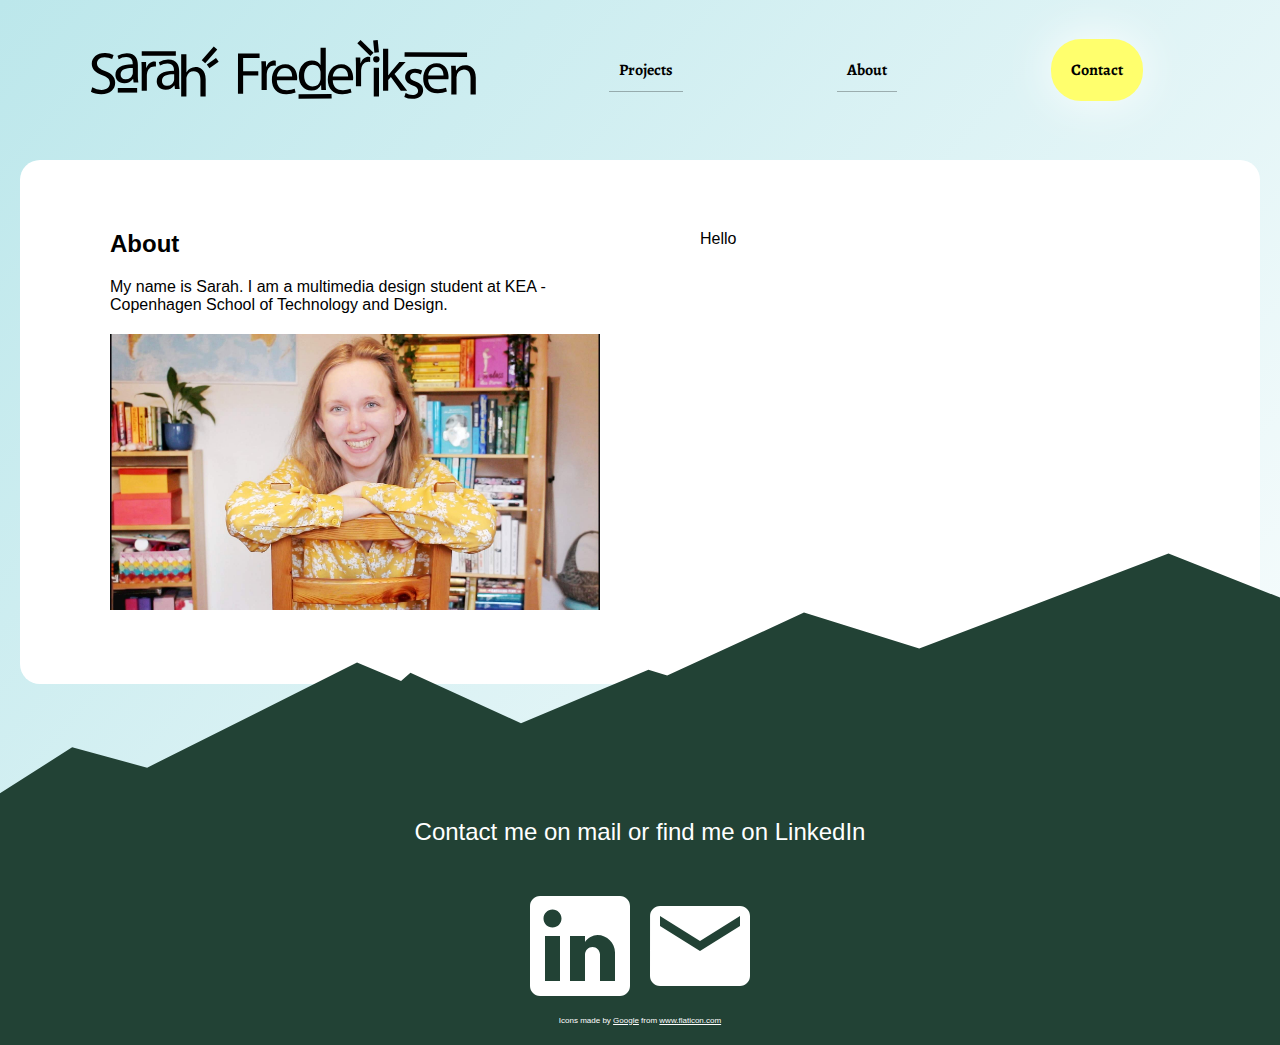
==== about/index.html @ 25525641 "blue sky clouds version" ====
<!DOCTYPE html>
<html lang="en">
  <head>
    <meta charset="UTF-8" />
    <meta http-equiv="X-UA-Compatible" content="IE=edge" />
    <meta name="viewport" content="width=device-width, initial-scale=1.0" />
    <title>About</title>
    <link rel="preconnect" href="https://fonts.gstatic.com" />
    <link
      href="https://fonts.googleapis.com/css2?family=Alegreya:ital,wght@0,500;0,700;1,400&display=swap"
      rel="stylesheet"
    />
    <link rel="stylesheet" href="../assets/css/style.css" />
    <style>
      body {
        background: rgb(141, 222, 224);
        background: linear-gradient(
          132deg,
          rgba(141, 222, 224, 1) 0%,
          rgba(255, 255, 255, 1) 100%
        );
        color: black;
      }

      main {
        display: grid;
        grid-template-columns: 50% 50%;
        grid-gap: 20px;
        margin: 20px;
        padding: 50px;
        background-color: white;
        border-radius: 20px;
      }
      h2,
      p {
        padding-bottom: 20px;
      }
      main div {
        grid-column: 1/3;
      }
      main div + div {
        grid-column: 1/3;
      }
      #mountains {
        margin-top: -200px;
        height: 300px;
        width: 100%;
      }
      @media only screen and (min-width: 600px) {
        main div {
          grid-column: 1/2;
          padding: 20px 40px;
        }
        main div + div {
          grid-column: 2/3;
        }
      }
    </style>
  </head>
  <body>
    <header>
      <div class="container">
        <div class="container">
          <nav>
            <div id="logo">
              <a href="../index.html">
                <svg
                  data-name="Layer 1"
                  xmlns="http://www.w3.org/2000/svg"
                  viewBox="0 0 434 72"
                >
                  <g>
                    <g fill="black">
                      <path
                        d="M38.18,51.76c0,6.7-5,12.51-15.22,12.51-4.19,0-8.77-1.23-11.09-2.78l1.42-4.7a19.94,19.94,0,0,0,10.06,2.83c5.74,0,9.09-3,9.09-7.41,0-4.06-2.32-6.39-8.19-8.64-7.09-2.52-11.48-6.19-11.48-12.32,0-6.77,5.61-11.8,14.06-11.8a19.73,19.73,0,0,1,9.61,2.13l-1.55,4.58a17.23,17.23,0,0,0-8.26-2.07c-5.93,0-8.18,3.55-8.18,6.52,0,4.06,2.64,6.06,8.64,8.38C34.44,41.83,38.18,45.37,38.18,51.76Z"
                      />
                      <path
                        d="M58.13,51.62l-.45-3.93h-.19A11.63,11.63,0,0,1,48,52.33c-6.32,0-9.55-4.45-9.55-9,0-7.55,6.71-11.67,18.77-11.61v-.64c0-2.58-.71-7.23-7.1-7.23A15.61,15.61,0,0,0,42,26.21l-1.29-3.73A19.34,19.34,0,0,1,50.91,19.7c9.55,0,11.87,6.51,11.87,12.77V44.14a44.71,44.71,0,0,0,.51,7.48Zm-.84-15.93c-6.19-.13-13.21,1-13.21,7a5,5,0,0,0,5.35,5.42A7.76,7.76,0,0,0,57,42.92a5.75,5.75,0,0,0,.32-1.81Z"
                      />
                      <path
                        d="M66.93,39.15c0-3.68-.06-6.84-.25-9.74h5l.19,6.13h.26c1.42-4.19,4.84-6.84,8.64-6.84a6.14,6.14,0,0,1,1.62.2v5.35a8.57,8.57,0,0,0-1.94-.2c-4,0-6.83,3-7.61,7.29A15.84,15.84,0,0,0,72.54,44V60.62H66.93Z"
                      />
                      <path
                        d="M103,58.62l-.45-3.93h-.19a11.63,11.63,0,0,1-9.55,4.64c-6.32,0-9.54-4.45-9.54-9C83.25,42.82,90,38.7,102,38.76v-.64c0-2.58-.71-7.23-7.09-7.23a15.61,15.61,0,0,0-8.12,2.32l-1.29-3.73A19.31,19.31,0,0,1,95.76,26.7c9.54,0,11.86,6.51,11.86,12.77V51.14a43.6,43.6,0,0,0,.52,7.48Zm-.84-15.93c-6.19-.13-13.22,1-13.22,7a5,5,0,0,0,5.36,5.42,7.76,7.76,0,0,0,7.54-5.22,6.05,6.05,0,0,0,.32-1.81Z"
                      />
                      <path
                        d="M109.78,20.84h5.68V40.31h.12a10.65,10.65,0,0,1,4.07-4,11.71,11.71,0,0,1,5.8-1.61c4.19,0,10.9,2.58,10.9,13.35V66.62h-5.68V48.7c0-5-1.87-9.29-7.22-9.29a8.17,8.17,0,0,0-7.61,5.67,7,7,0,0,0-.38,2.71V66.62h-5.68Z"
                      />
                      <path
                        d="M171.43,20.16h23.41v4.71H177V39.31h16.45V44H177V63.62h-5.61Z"
                      />
                      <path
                        d="M197,38.15c0-3.68-.06-6.84-.26-9.74h5l.19,6.13h.26c1.42-4.19,4.83-6.84,8.64-6.84a6.06,6.06,0,0,1,1.61.2v5.35a8.42,8.42,0,0,0-1.93-.2c-4,0-6.84,3-7.61,7.29a15.84,15.84,0,0,0-.26,2.64V59.62H197Z"
                      />
                      <path
                        d="M213.57,49.05c.13,7.67,5,10.83,10.71,10.83a20.58,20.58,0,0,0,8.64-1.61l1,4.06a25.24,25.24,0,0,1-10.38,1.94c-9.61,0-15.34-6.32-15.34-15.74S213.7,31.7,222.79,31.7c10.19,0,12.9,9,12.9,14.7a22.63,22.63,0,0,1-.19,2.65ZM230.21,45c.06-3.62-1.48-9.23-7.87-9.23-5.74,0-8.25,5.29-8.7,9.23Z"
                      />
                      <path
                        d="M266.67,13.84V51.56c0,2.77.07,5.93.26,8.06h-5.09l-.26-5.41h-.13a11.54,11.54,0,0,1-10.64,6.12c-7.54,0-13.35-6.38-13.35-15.86-.06-10.38,6.39-16.77,14-16.77,4.77,0,8,2.26,9.41,4.77H261V13.84ZM261,41.11a9.7,9.7,0,0,0-.26-2.38,8.35,8.35,0,0,0-8.19-6.58c-5.87,0-9.35,5.16-9.35,12.06,0,6.32,3.1,11.54,9.22,11.54A8.52,8.52,0,0,0,260.74,49a9.55,9.55,0,0,0,.26-2.45Z"
                      />
                      <path
                        d="M274.25,49.05c.13,7.67,5,10.83,10.7,10.83a20.51,20.51,0,0,0,8.64-1.61l1,4.06a25.28,25.28,0,0,1-10.38,1.94c-9.61,0-15.35-6.32-15.35-15.74s5.55-16.83,14.64-16.83c10.19,0,12.9,9,12.9,14.7a20.23,20.23,0,0,1-.2,2.65ZM290.89,45c.06-3.62-1.49-9.23-7.87-9.23-5.74,0-8.25,5.29-8.71,9.23Z"
                      />
                      <path
                        d="M299.4,34.15c0-3.68-.07-6.84-.26-9.74h5l.2,6.13h.26c1.41-4.19,4.83-6.84,8.64-6.84a6.11,6.11,0,0,1,1.61.2v5.35a8.45,8.45,0,0,0-1.94-.2c-4,0-6.83,3-7.61,7.29A17,17,0,0,0,305,39V55.62H299.4Z"
                      />
                      <path
                        d="M325.06,26.64a3.52,3.52,0,0,1-7,0,3.46,3.46,0,0,1,3.55-3.54A3.36,3.36,0,0,1,325.06,26.64Zm-6.32,40V35.41h5.68V66.62Z"
                      />
                      <path
                        d="M334.44,43.73h.13c.77-1.1,1.87-2.45,2.77-3.55l9.16-10.77h6.83L341.28,42.24,355,60.62h-6.9l-10.77-15-2.9,3.23V60.62h-5.61V14.84h5.61Z"
                      />
                      <path
                        d="M353.3,62.82a14.94,14.94,0,0,0,7.48,2.26c4.13,0,6.06-2.07,6.06-4.65s-1.61-4.19-5.8-5.74c-5.61-2-8.25-5.09-8.25-8.83,0-5,4.06-9.16,10.76-9.16a15.51,15.51,0,0,1,7.68,1.94l-1.42,4.12a12.2,12.2,0,0,0-6.39-1.8c-3.35,0-5.22,1.93-5.22,4.25,0,2.58,1.87,3.74,5.93,5.29,5.42,2.06,8.19,4.77,8.19,9.42,0,5.48-4.25,9.35-11.67,9.35a17.78,17.78,0,0,1-8.77-2.13Z"
                      />
                      <path
                        d="M377.77,48.05c.13,7.67,5,10.83,10.71,10.83a20.58,20.58,0,0,0,8.64-1.61l1,4.06a25.28,25.28,0,0,1-10.38,1.94c-9.61,0-15.35-6.32-15.35-15.74S377.9,30.7,387,30.7c10.19,0,12.9,9,12.9,14.7a22.63,22.63,0,0,1-.19,2.65ZM394.41,44c.06-3.62-1.49-9.23-7.87-9.23-5.74,0-8.25,5.29-8.7,9.23Z"
                      />
                      <path
                        d="M402.92,41.86c0-3.23-.07-5.87-.26-8.45h5l.32,5.16h.13a11.48,11.48,0,0,1,10.32-5.87c4.32,0,11,2.58,11,13.29V64.62h-5.68v-18c0-5-1.87-9.22-7.22-9.22a8.33,8.33,0,0,0-8,8.45V64.62h-5.67Z"
                      />
                    </g>
                    <line
                      x1="41"
                      y1="60"
                      x2="62"
                      y2="60"
                      stroke="#000"
                      stroke-miterlimit="10"
                      stroke-width="5"
                    />
                    <line
                      x1="67"
                      y1="20"
                      x2="104"
                      y2="20"
                      stroke="#000"
                      stroke-miterlimit="10"
                      stroke-width="5"
                    />
                    <line
                      x1="134"
                      y1="29"
                      x2="147"
                      y2="14"
                      stroke="#000"
                      stroke-miterlimit="10"
                      stroke-width="5"
                    />
                    <line
                      x1="139"
                      y1="34"
                      x2="149"
                      y2="27"
                      stroke="#000"
                      stroke-miterlimit="10"
                      stroke-width="5"
                    />
                    <line
                      x1="316.77"
                      y1="21.03"
                      x2="302.66"
                      y2="7.07"
                      stroke="#000"
                      stroke-miterlimit="10"
                      stroke-width="5"
                    />
                    <line
                      x1="321.91"
                      y1="18.93"
                      x2="320.55"
                      y2="5.65"
                      stroke="#000"
                      stroke-miterlimit="10"
                      stroke-width="5"
                    />
                    <line
                      x1="352.2"
                      y1="21.13"
                      x2="420"
                      y2="21.5"
                      stroke="#000"
                      stroke-miterlimit="10"
                      stroke-width="5"
                    />
                    <line
                      x1="237.14"
                      y1="66.71"
                      x2="273"
                      y2="66.5"
                      stroke="#000"
                      stroke-miterlimit="10"
                      stroke-width="5"
                    />
                  </g>
                </svg>
              </a>
            </div>
            <ul>
              <div id="burgermenu">=</div>
              <div id="burgerhidden" class="hidden">
                <a href="../projects/">Projects</a>
                <a href="#">About</a>
                <a href="../contact/">Contact</a>
              </div>
            </ul>
          </nav>
        </div>
      </div>
    </header>
    <main>
      <div>
        <h2>About</h2>
        <p>
          My name is Sarah. I am a multimedia design student at KEA - Copenhagen
          School of Technology and Design.
        </p>
        <img src="../assets/images/sarah-profile.jpeg" alt="" />
      </div>
      <div>
        <p>Hello</p>
      </div>
    </main>
    <svg
      id="mountains"
      data-name="Layer 1"
      xmlns="http://www.w3.org/2000/svg"
      viewBox="0 0 1366 768"
      preserveAspectRatio="none"
    >
      <polygon
        points="-11 757 77 623 157 675 381 406 428 453 438 432 556 561 692 424 712 439 858 278 981 370 1247 127 1394 266 1401 816 -16 809 -11 757"
        fill="var(--dark-color)"
      />
    </svg>
    <footer>
      <div class="container">
        <p>Contact me on mail or find me on LinkedIn</p>
        <nav class="some">
          <a href="https://www.linkedin.com/in/sarah-frederiksen/">
            <svg
              version="1.1"
              id="Capa_1"
              xmlns="http://www.w3.org/2000/svg"
              xmlns:xlink="http://www.w3.org/1999/xlink"
              x="0px"
              y="0px"
              width="510px"
              height="510px"
              viewBox="0 0 510 510"
              style="enable-background: new 0 0 510 510"
              xml:space="preserve"
            >
              <g>
                <g id="post-linkedin">
                  <path
                    d="M459,0H51C22.95,0,0,22.95,0,51v408c0,28.05,22.95,51,51,51h408c28.05,0,51-22.95,51-51V51C510,22.95,487.05,0,459,0z
               M153,433.5H76.5V204H153V433.5z M114.75,160.65c-25.5,0-45.9-20.4-45.9-45.9s20.4-45.9,45.9-45.9s45.9,20.4,45.9,45.9
              S140.25,160.65,114.75,160.65z M433.5,433.5H357V298.35c0-20.399-17.85-38.25-38.25-38.25s-38.25,17.851-38.25,38.25V433.5H204
              V204h76.5v30.6c12.75-20.4,40.8-35.7,63.75-35.7c48.45,0,89.25,40.8,89.25,89.25V433.5z"
                  />
                </g>
              </g>
            </svg>
          </a>
          <a href="mailto:sarahifrederiksen@gmail.com">
            <svg
              version="1.1"
              id="Capa_1"
              xmlns="http://www.w3.org/2000/svg"
              xmlns:xlink="http://www.w3.org/1999/xlink"
              x="0px"
              y="0px"
              viewBox="0 0 426.667 426.667"
              style="enable-background: new 0 0 426.667 426.667"
              xml:space="preserve"
            >
              <g>
                <g>
                  <path
                    d="M384,42.667H42.667c-23.573,0-42.453,19.093-42.453,42.667L0,341.333C0,364.907,19.093,384,42.667,384H384
              c23.573,0,42.667-19.093,42.667-42.667v-256C426.667,61.76,407.573,42.667,384,42.667z M384,128L213.333,234.667L42.667,128
              V85.333L213.333,192L384,85.333V128z"
                  />
                </g>
              </g>
            </svg>
          </a>
        </nav>
        <div style="font-size: 0.5rem; color: white">
          Icons made by
          <a
            style="color: white"
            href="https://www.flaticon.com/authors/google"
            title="Google"
            >Google</a
          >
          from
          <a
            style="color: white"
            href="https://www.flaticon.com/"
            title="Flaticon"
            >www.flaticon.com</a
          >
        </div>
      </div>
    </footer>
    <script src="../assets/scripts/script.js"></script>
    <script src="../assets/scripts/menu.js"></script>
  </body>
</html>
---- assets/css/style.css ----
* {
  margin: 0;
  padding: 0;
  box-sizing: border-box;
}

:root {
  --light-background: rgb(235 251 242);
  --lightteal: rgb(135 199 174);
  --lightgreen: #81bd90;
  --mediumgreen: rgb(92 167 144);
  --darkgreen: rgb(54 119 93);
  --dark-color: rgb(34, 66, 53);
  font-family: Arial, Helvetica, sans-serif;
  --sky-blue: rgb(141, 222, 224);
  --dark-gray: rgb(49, 49, 49);
}

.hidden {
  display: none !important;
}

img {
  width: 100%;
}
body {
  background: linear-gradient(
    132deg,
    #bce7eb 0%,
    rgba(255, 255, 255, 1) 100%
  ) !important;
}
/* HEADER AND NAVIGATION */
header {
  background-color: var(--sky-blue);
}
#burgermenu {
  font-size: 2rem;
  cursor: pointer;
}
#burgerhidden {
  width: 100%;
  display: flex;
  flex-direction: column;
}

#logo {
  display: flex;
  align-content: center;
  transition: opacity 1s, transform 2s;
  padding: 5px;
  flex-grow: 1;
  flex-basis: 40%;
}
#logo a {
  width: 100%;
}
nav {
  display: flex;
  padding: 20px 10px;
  flex-direction: row;
  justify-content: space-between;
  text-decoration: none;
}
nav ul {
  flex-grow: 2;
  flex-basis: 60%;
  align-content: flex-end;
  text-align: end;
  padding: 0 10px;
}

nav ul a {
  padding: 10px;
  text-decoration: none;
  color: black;
  font-family: "Alegreya", serif;
  font-weight: bold;
  background-color: rgba(255, 255, 255, 0.404);
  border-bottom: 1px solid rgba(0, 0, 0, 0.281);
}

/* FOOTER */
footer {
  background-color: var(--dark-color);
  padding: 20px;
  margin-top: -10px;
  font-size: 1.5rem;
  color: white;
  text-align: center;
}
footer nav {
  height: 150px;
  display: flex;
  flex-direction: row;
  justify-content: center;
}
#logo:hover {
  opacity: 0.8;
  transform: scale(1.2);
}
header nav a {
  transition: opacity 1s, transform 1s;
}
header nav a:hover {
  opacity: 0.8;
  transform: scale(1.2);
}
footer nav a {
  padding: 10px;
  transition: opacity 0.5s, transform 0.5s;
}
footer nav a:hover {
  transform-origin: left;
  opacity: 0.8;
  transform: translate(0px, -10px);
}
/* SOME */
.some a svg {
  width: 100px;
  height: 100px;
  fill: white;
}

#logo:hover line {
  transition: transform 2s;
  transform: scale(1.02);
  transform-origin: center;
}

@media only screen and (min-width: 600px) {
  /************BUGERMENU BLIVER NORMAL MENU*****/
  header {
    display: flex;
    flex-direction: row;
    justify-content: space-between;
    max-width: 1200px;
    margin: 0 auto;
    background-color: rgba(255, 255, 255, 0);
  }
  header div {
    width: 100%;
  }
  #burgerhidden,
  #burgerhidden.hidden {
    order: 1;
    display: flex !important;
    flex-direction: row;
    justify-content: space-around;
    height: 100px;
    align-items: center;
  }

  #burgermenu {
    display: none;
  }

  #logo {
    order: -1;
    padding: 0 30px;
    align-self: center;
  }
  #logo a {
    width: 35vw;
    max-width: 400px;
  }
  nav ul a {
    background-color: rgba(255, 255, 255, 0);
  }
  nav ul a:last-child {
    background-color: #ffff6d;
    border-radius: 30px;
    border: 10px solid #ffff6d;
    box-shadow: 0 0 50px white;
  }
}
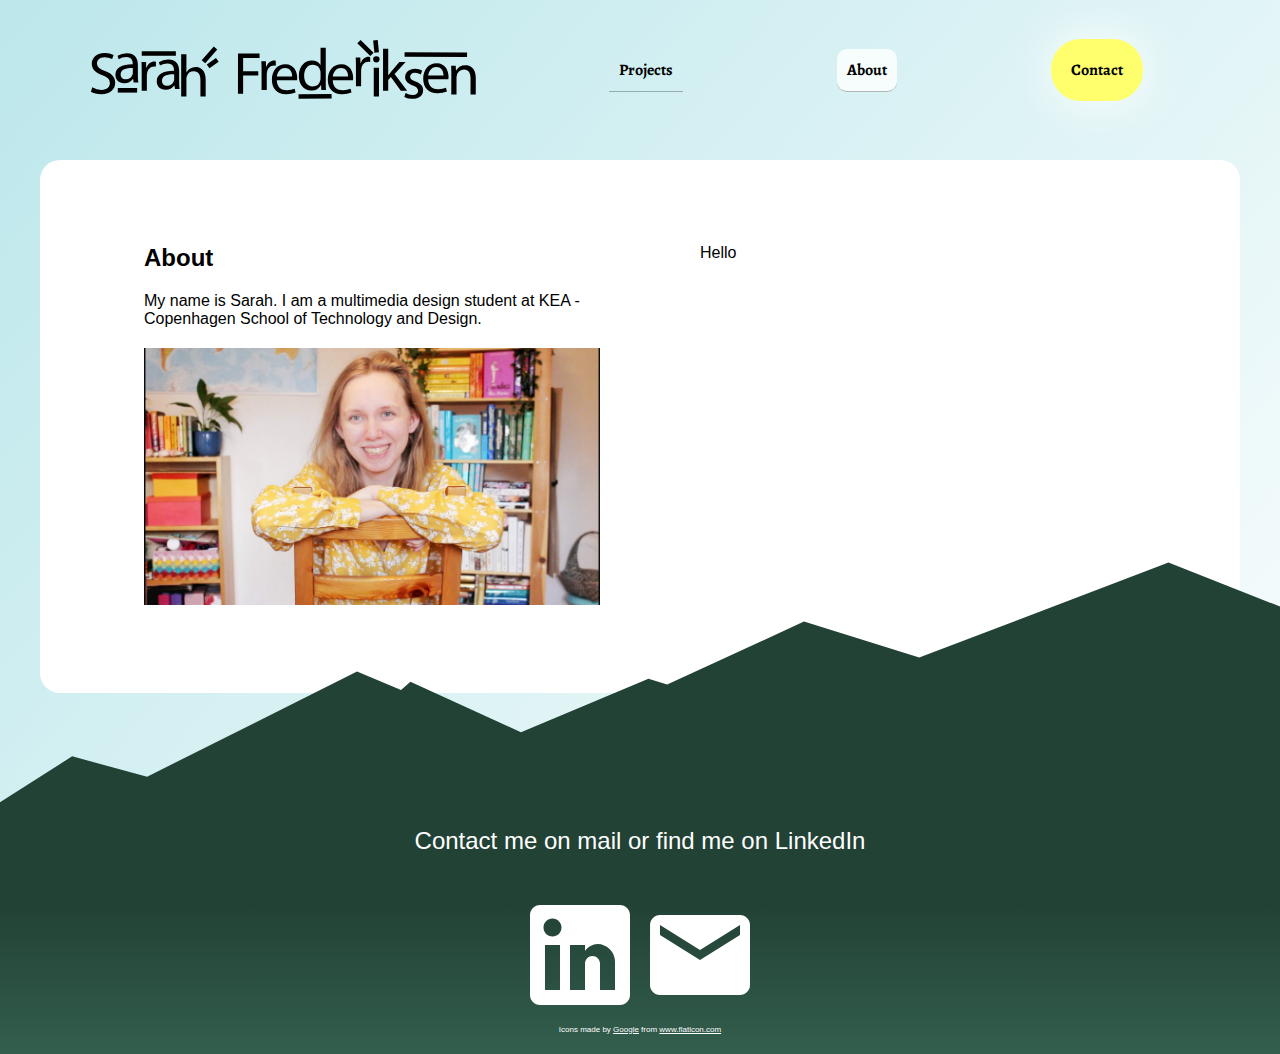
==== commit fbe1d016: "blue sky w animations and projects working" ====
--- a/about/index.html
+++ b/about/index.html
@@ -26,10 +26,11 @@
         display: grid;
         grid-template-columns: 50% 50%;
         grid-gap: 20px;
-        margin: 20px;
-        padding: 50px;
+        margin: 20px auto;
+        padding: clamp(5%, 40px, 10%);
         background-color: white;
         border-radius: 20px;
+        max-width: 1200px;
       }
       h2,
       p {
@@ -200,7 +201,7 @@
               <div id="burgermenu">=</div>
               <div id="burgerhidden" class="hidden">
                 <a href="../projects/">Projects</a>
-                <a href="#">About</a>
+                <a href="#" class="chosen">About</a>
                 <a href="../contact/">Contact</a>
               </div>
             </ul>
--- a/assets/css/style.css
+++ b/assets/css/style.css
@@ -16,6 +16,21 @@
   --dark-gray: rgb(49, 49, 49);
 }
 
+body {
+  animation: fadeInAnimation ease 1s;
+  animation-iteration-count: 1;
+  animation-fill-mode: forwards;
+}
+
+@keyframes fadeInAnimation {
+  0% {
+    opacity: 0.5;
+  }
+  100% {
+    opacity: 1;
+  }
+}
+
 .hidden {
   display: none !important;
 }
@@ -34,6 +49,11 @@
 header {
   background-color: var(--sky-blue);
 }
+
+header .chosen {
+  border-radius: 10px;
+  background-color: rgba(255, 255, 255, 0.795);
+}
 #burgermenu {
   font-size: 2rem;
   cursor: pointer;
@@ -76,7 +96,6 @@
   color: black;
   font-family: "Alegreya", serif;
   font-weight: bold;
-  background-color: rgba(255, 255, 255, 0.404);
   border-bottom: 1px solid rgba(0, 0, 0, 0.281);
 }
 
@@ -88,6 +107,11 @@
   font-size: 1.5rem;
   color: white;
   text-align: center;
+  background: linear-gradient(
+    180deg,
+    var(--dark-color) 40%,
+    rgb(51 94 77) 100%
+  );
 }
 footer nav {
   height: 150px;
@@ -137,6 +161,17 @@
     max-width: 1200px;
     margin: 0 auto;
     background-color: rgba(255, 255, 255, 0);
+    animation: fromleftHeader 1s ease-in-out 1;
+  }
+  @keyframes fromleftHeader {
+    0% {
+      opacity: 0.5;
+      transform: translate(-10%, 0%);
+    }
+    100% {
+      opacity: 1;
+      transform: translate(0, 0);
+    }
   }
   header div {
     width: 100%;
@@ -172,5 +207,17 @@
     border-radius: 30px;
     border: 10px solid #ffff6d;
     box-shadow: 0 0 50px white;
-  }
-}
+    animation: contact-kf 4s ease-in-out infinite;
+  }
+  @keyframes contact-kf {
+    0% {
+      transform: scale(1);
+    }
+    50% {
+      transform: scale(1.15);
+    }
+    0% {
+      transform: scale(1);
+    }
+  }
+}
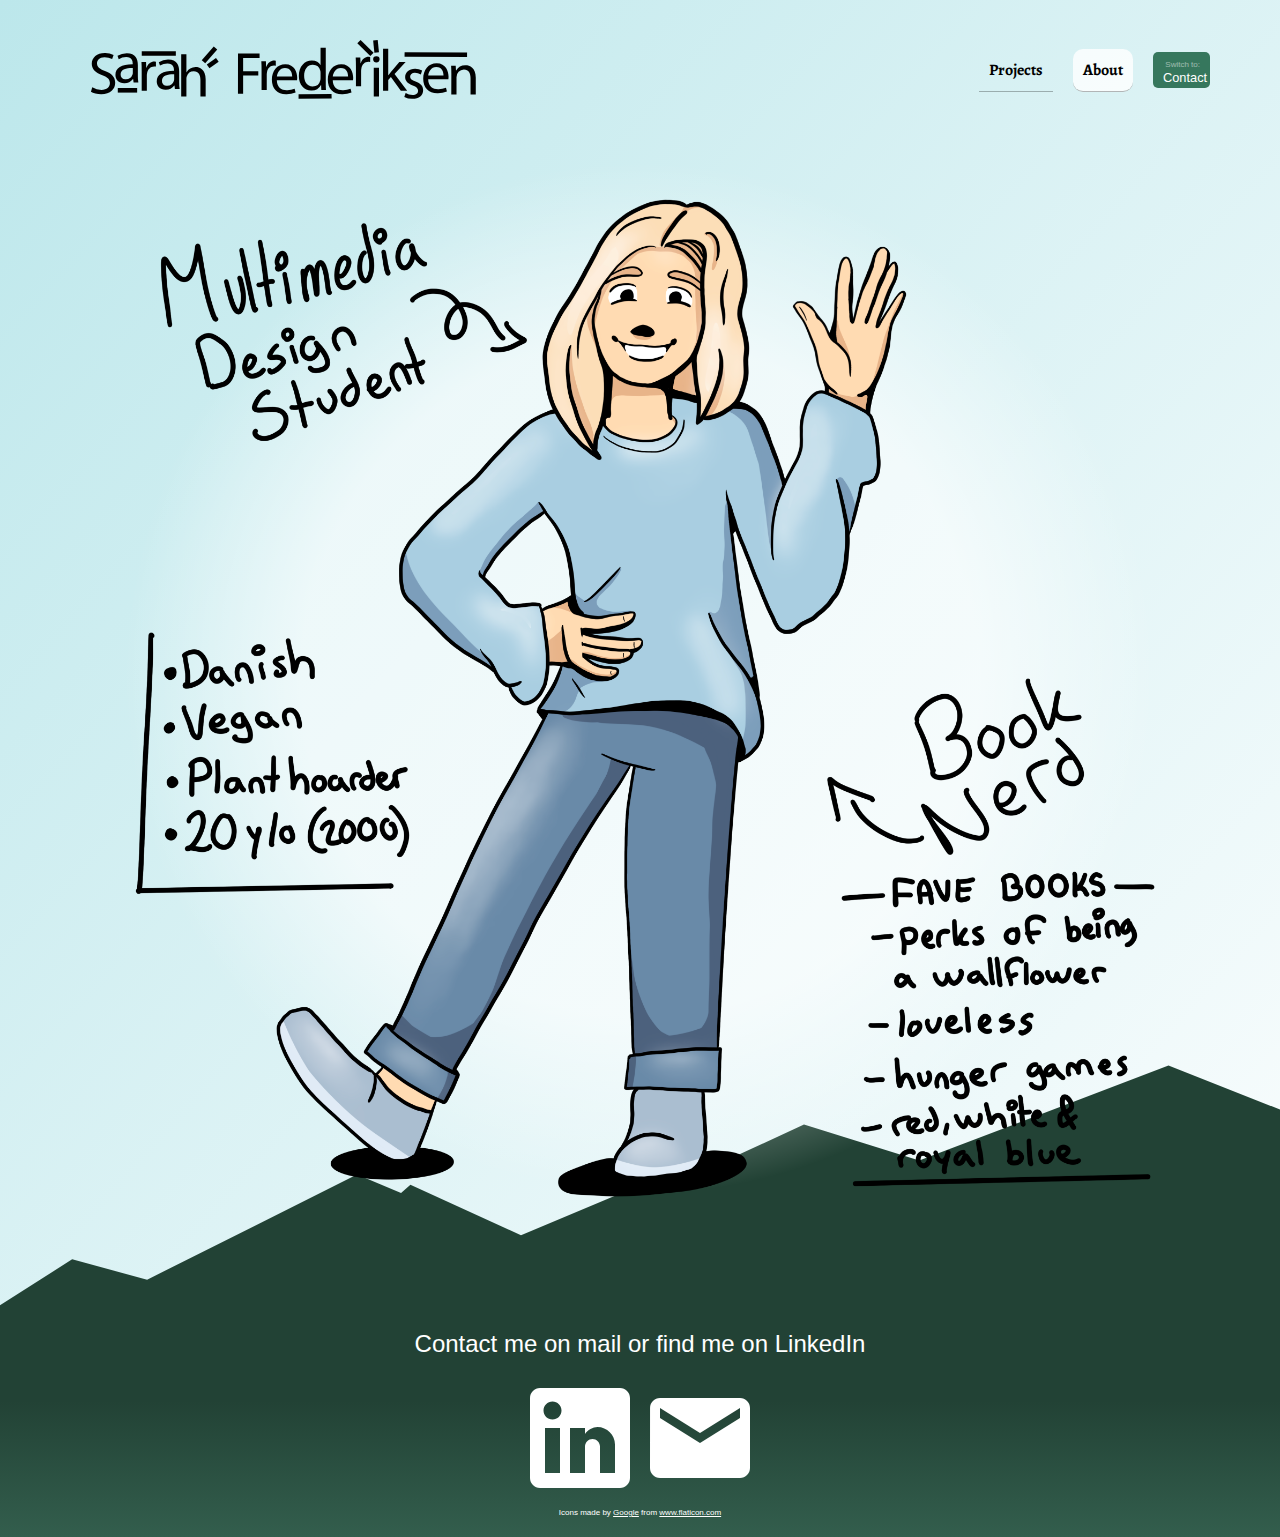
==== commit 753840c4: "start makeing language change work" ====
--- a/about/index.html
+++ b/about/index.html
@@ -23,30 +23,57 @@
       }
 
       main {
-        display: grid;
-        grid-template-columns: 50% 50%;
         grid-gap: 20px;
-        margin: 20px auto;
-        padding: clamp(5%, 40px, 10%);
-        background-color: white;
+        margin: 0 auto;
+        padding: 0 clamp(5%, 40px, 10%);
+        /* background-color: white; */
+        background: radial-gradient(
+          circle,
+          rgb(255 255 255 / 62%) 42%,
+          rgba(255, 255, 255, 0) 64%
+        );
         border-radius: 20px;
         max-width: 1200px;
-      }
-      h2,
-      p {
-        padding-bottom: 20px;
-      }
-      main div {
-        grid-column: 1/3;
-      }
-      main div + div {
-        grid-column: 1/3;
+        display: flex;
+        flex-direction: column;
+        z-index: 2;
+      }
+      h2 {
+        padding: 20px;
+        font-size: clamp(1rem, 5%, 1.2rem);
+        background-color: var(--darkgreen);
+        border-radius: 20px;
+      }
+      .info:nth-of-type(1) {
+        grid-column: 4/5;
+        grid-row: 1/2;
+        color: white;
+      }
+      #about-container {
+        display: grid;
+        grid-template-columns: auto auto auto auto;
+        grid-template-rows: 25% 25% 25% 25%;
+      }
+      #sarah-pic,
+      #sarah-pic + div {
+        width: 100%;
+        grid-column: 1/5;
+        grid-row: 1/5;
       }
       #mountains {
         margin-top: -200px;
         height: 300px;
         width: 100%;
-      }
+        position: relative;
+        z-index: -1;
+      }
+      /* main div {
+        grid-column: 1/3;
+      }
+      main div + div {
+        grid-column: 1/3;
+      }
+      
       @media only screen and (min-width: 600px) {
         main div {
           grid-column: 1/2;
@@ -55,7 +82,7 @@
         main div + div {
           grid-column: 2/3;
         }
-      }
+      } */
     </style>
   </head>
   <body>
@@ -210,16 +237,13 @@
       </div>
     </header>
     <main>
-      <div>
-        <h2>About</h2>
-        <p>
-          My name is Sarah. I am a multimedia design student at KEA - Copenhagen
-          School of Technology and Design.
-        </p>
-        <img src="../assets/images/sarah-profile.jpeg" alt="" />
-      </div>
-      <div>
-        <p>Hello</p>
+      <div id="about-container">
+        <div id="sarah-pic">
+          <img src="../assets/images/full-figure-sarah.PNG" alt="" />
+        </div>
+        <div>
+          <img src="../assets/images/info-sarah.PNG" alt="" />
+        </div>
       </div>
     </main>
     <svg
--- a/assets/css/style.css
+++ b/assets/css/style.css
@@ -98,7 +98,21 @@
   font-weight: bold;
   border-bottom: 1px solid rgba(0, 0, 0, 0.281);
 }
-
+#logo:hover line {
+  transition: transform 2s;
+  transform: scale(1.02);
+  transform-origin: center;
+}
+nav ul a:last-child {
+  color: var(--dark-color);
+  font-weight: lighter;
+  border: none;
+  cursor: pointer;
+}
+nav ul a:last-child::before {
+  content: "Switch to: ";
+  opacity: 0.5;
+}
 /* FOOTER */
 footer {
   background-color: var(--dark-color);
@@ -123,13 +137,7 @@
   opacity: 0.8;
   transform: scale(1.2);
 }
-header nav a {
-  transition: opacity 1s, transform 1s;
-}
-header nav a:hover {
-  opacity: 0.8;
-  transform: scale(1.2);
-}
+
 footer nav a {
   padding: 10px;
   transition: opacity 0.5s, transform 0.5s;
@@ -146,13 +154,7 @@
   fill: white;
 }
 
-#logo:hover line {
-  transition: transform 2s;
-  transform: scale(1.02);
-  transform-origin: center;
-}
-
-@media only screen and (min-width: 600px) {
+@media only screen and (min-width: 700px) {
   /************BUGERMENU BLIVER NORMAL MENU*****/
   header {
     display: flex;
@@ -181,7 +183,7 @@
     order: 1;
     display: flex !important;
     flex-direction: row;
-    justify-content: space-around;
+    justify-content: flex-end;
     height: 100px;
     align-items: center;
   }
@@ -201,14 +203,39 @@
   }
   nav ul a {
     background-color: rgba(255, 255, 255, 0);
-  }
-  nav ul a:last-child {
+    margin: 0 10px;
+  }
+  nav ul .sun {
     background-color: #ffff6d;
     border-radius: 30px;
     border: 10px solid #ffff6d;
     box-shadow: 0 0 50px white;
     animation: contact-kf 4s ease-in-out infinite;
   }
+
+  nav ul a:last-child {
+    color: white;
+    background-color: var(--darkgreen);
+    border: none;
+    border-radius: 5px;
+    font-weight: lighter;
+    width: 57px;
+    font-size: 0.8rem;
+    padding: 3px 10px;
+    font-family: Arial, Helvetica, sans-serif;
+  }
+
+  nav ul a:last-child::before {
+    font-size: 0.5rem;
+  }
+  header nav a {
+    transition: opacity 1s, transform 1s;
+  }
+  header nav a:hover {
+    opacity: 0.8;
+    transform: scale(1.2);
+  }
+
   @keyframes contact-kf {
     0% {
       transform: scale(1);
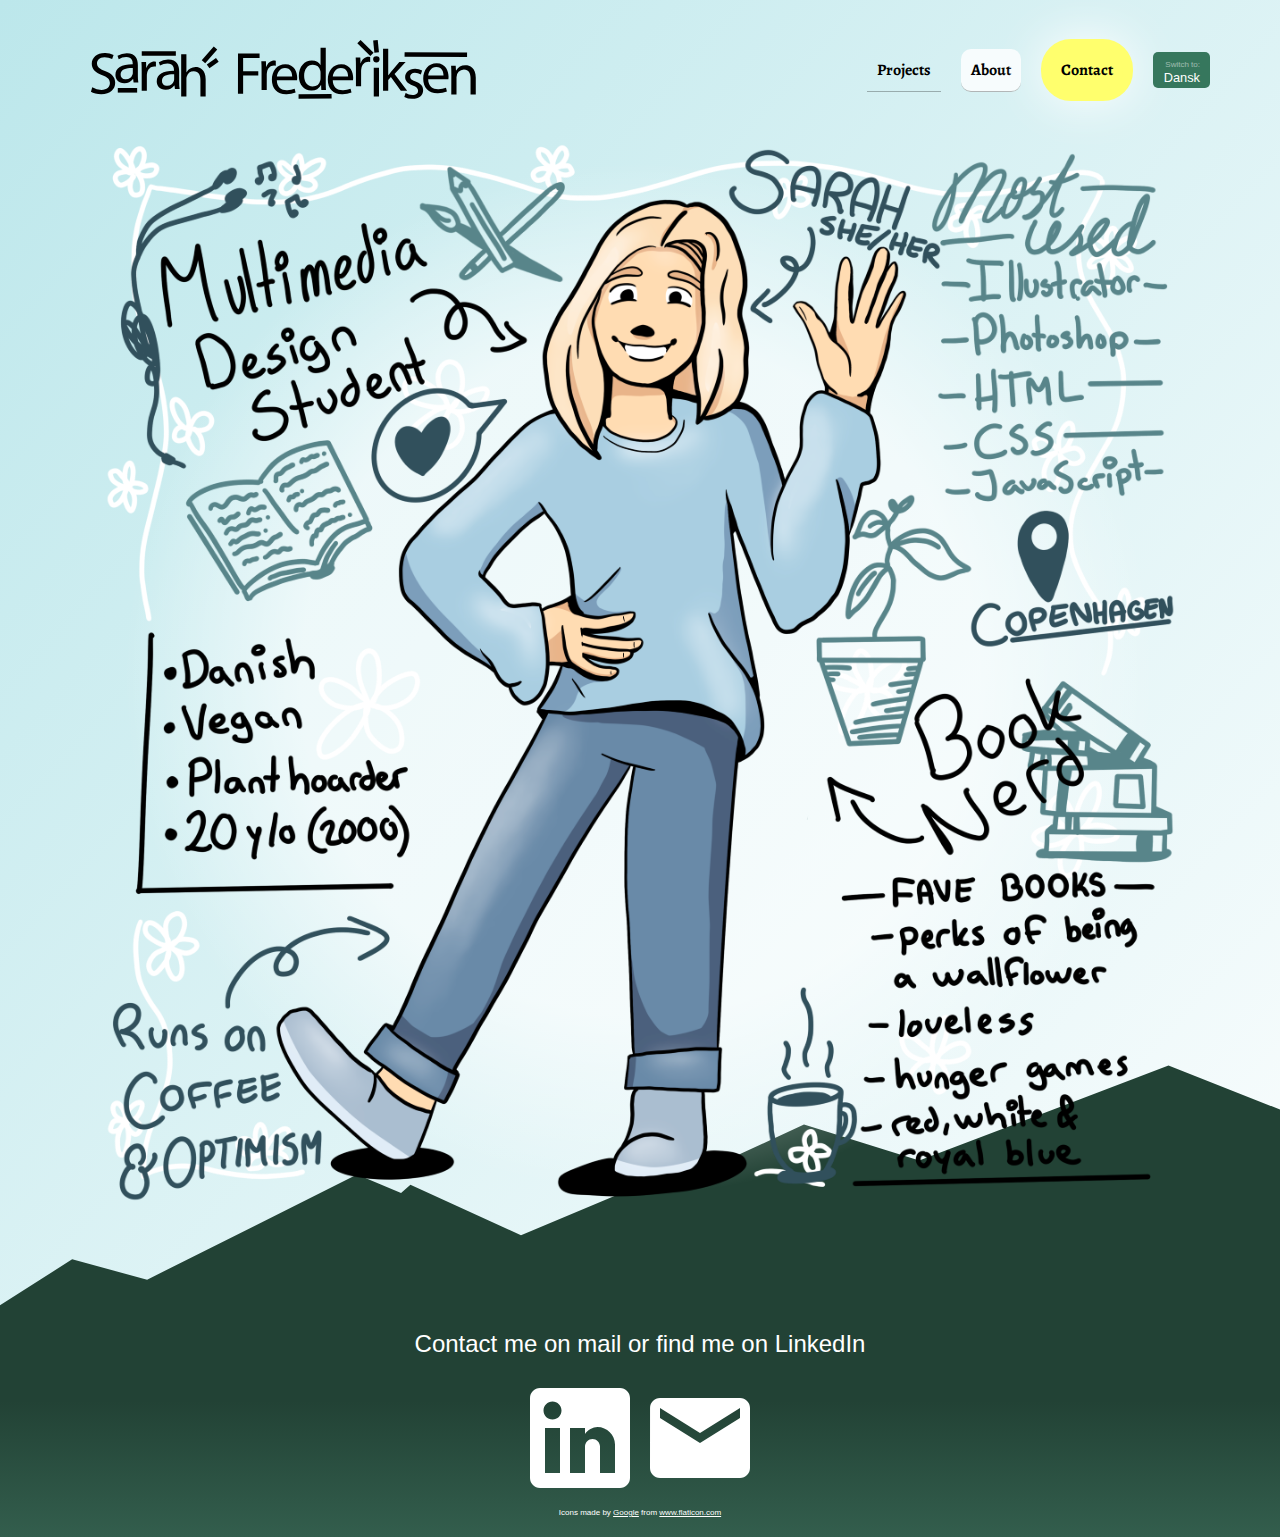
==== commit e47eb51d: "language works fully, portfolio done-ish" ====
--- a/about/index.html
+++ b/about/index.html
@@ -4,86 +4,24 @@
     <meta charset="UTF-8" />
     <meta http-equiv="X-UA-Compatible" content="IE=edge" />
     <meta name="viewport" content="width=device-width, initial-scale=1.0" />
-    <title>About</title>
+    <meta
+      name="description"
+      content="Design portfolio for Sarah Isabella Frederiksen."
+    />
+    <meta
+      name="keywords"
+      content="Sarah Isabella Frederiksen, portfolio for multimedia design, content creation, frontend development"
+    />
+    <meta name="author" content="Sarah Isabella Frederiksen" />
+
+    <title>About - Sarah Frederiksen</title>
     <link rel="preconnect" href="https://fonts.gstatic.com" />
     <link
       href="https://fonts.googleapis.com/css2?family=Alegreya:ital,wght@0,500;0,700;1,400&display=swap"
       rel="stylesheet"
     />
     <link rel="stylesheet" href="../assets/css/style.css" />
-    <style>
-      body {
-        background: rgb(141, 222, 224);
-        background: linear-gradient(
-          132deg,
-          rgba(141, 222, 224, 1) 0%,
-          rgba(255, 255, 255, 1) 100%
-        );
-        color: black;
-      }
-
-      main {
-        grid-gap: 20px;
-        margin: 0 auto;
-        padding: 0 clamp(5%, 40px, 10%);
-        /* background-color: white; */
-        background: radial-gradient(
-          circle,
-          rgb(255 255 255 / 62%) 42%,
-          rgba(255, 255, 255, 0) 64%
-        );
-        border-radius: 20px;
-        max-width: 1200px;
-        display: flex;
-        flex-direction: column;
-        z-index: 2;
-      }
-      h2 {
-        padding: 20px;
-        font-size: clamp(1rem, 5%, 1.2rem);
-        background-color: var(--darkgreen);
-        border-radius: 20px;
-      }
-      .info:nth-of-type(1) {
-        grid-column: 4/5;
-        grid-row: 1/2;
-        color: white;
-      }
-      #about-container {
-        display: grid;
-        grid-template-columns: auto auto auto auto;
-        grid-template-rows: 25% 25% 25% 25%;
-      }
-      #sarah-pic,
-      #sarah-pic + div {
-        width: 100%;
-        grid-column: 1/5;
-        grid-row: 1/5;
-      }
-      #mountains {
-        margin-top: -200px;
-        height: 300px;
-        width: 100%;
-        position: relative;
-        z-index: -1;
-      }
-      /* main div {
-        grid-column: 1/3;
-      }
-      main div + div {
-        grid-column: 1/3;
-      }
-      
-      @media only screen and (min-width: 600px) {
-        main div {
-          grid-column: 1/2;
-          padding: 20px 40px;
-        }
-        main div + div {
-          grid-column: 2/3;
-        }
-      } */
-    </style>
+    <link rel="stylesheet" href="../assets/css/about.css" />
   </head>
   <body>
     <header>
@@ -91,7 +29,7 @@
         <div class="container">
           <nav>
             <div id="logo">
-              <a href="../index.html">
+              <a class="english" href="../?la=en">
                 <svg
                   data-name="Layer 1"
                   xmlns="http://www.w3.org/2000/svg"
@@ -223,13 +161,149 @@
                   </g>
                 </svg>
               </a>
+              <a class="danish" href="../?la=en">
+                <svg
+                  data-name="Layer 1"
+                  xmlns="http://www.w3.org/2000/svg"
+                  viewBox="0 0 434 72"
+                >
+                  <g>
+                    <g fill="black">
+                      <path
+                        d="M38.18,51.76c0,6.7-5,12.51-15.22,12.51-4.19,0-8.77-1.23-11.09-2.78l1.42-4.7a19.94,19.94,0,0,0,10.06,2.83c5.74,0,9.09-3,9.09-7.41,0-4.06-2.32-6.39-8.19-8.64-7.09-2.52-11.48-6.19-11.48-12.32,0-6.77,5.61-11.8,14.06-11.8a19.73,19.73,0,0,1,9.61,2.13l-1.55,4.58a17.23,17.23,0,0,0-8.26-2.07c-5.93,0-8.18,3.55-8.18,6.52,0,4.06,2.64,6.06,8.64,8.38C34.44,41.83,38.18,45.37,38.18,51.76Z"
+                      />
+                      <path
+                        d="M58.13,51.62l-.45-3.93h-.19A11.63,11.63,0,0,1,48,52.33c-6.32,0-9.55-4.45-9.55-9,0-7.55,6.71-11.67,18.77-11.61v-.64c0-2.58-.71-7.23-7.1-7.23A15.61,15.61,0,0,0,42,26.21l-1.29-3.73A19.34,19.34,0,0,1,50.91,19.7c9.55,0,11.87,6.51,11.87,12.77V44.14a44.71,44.71,0,0,0,.51,7.48Zm-.84-15.93c-6.19-.13-13.21,1-13.21,7a5,5,0,0,0,5.35,5.42A7.76,7.76,0,0,0,57,42.92a5.75,5.75,0,0,0,.32-1.81Z"
+                      />
+                      <path
+                        d="M66.93,39.15c0-3.68-.06-6.84-.25-9.74h5l.19,6.13h.26c1.42-4.19,4.84-6.84,8.64-6.84a6.14,6.14,0,0,1,1.62.2v5.35a8.57,8.57,0,0,0-1.94-.2c-4,0-6.83,3-7.61,7.29A15.84,15.84,0,0,0,72.54,44V60.62H66.93Z"
+                      />
+                      <path
+                        d="M103,58.62l-.45-3.93h-.19a11.63,11.63,0,0,1-9.55,4.64c-6.32,0-9.54-4.45-9.54-9C83.25,42.82,90,38.7,102,38.76v-.64c0-2.58-.71-7.23-7.09-7.23a15.61,15.61,0,0,0-8.12,2.32l-1.29-3.73A19.31,19.31,0,0,1,95.76,26.7c9.54,0,11.86,6.51,11.86,12.77V51.14a43.6,43.6,0,0,0,.52,7.48Zm-.84-15.93c-6.19-.13-13.22,1-13.22,7a5,5,0,0,0,5.36,5.42,7.76,7.76,0,0,0,7.54-5.22,6.05,6.05,0,0,0,.32-1.81Z"
+                      />
+                      <path
+                        d="M109.78,20.84h5.68V40.31h.12a10.65,10.65,0,0,1,4.07-4,11.71,11.71,0,0,1,5.8-1.61c4.19,0,10.9,2.58,10.9,13.35V66.62h-5.68V48.7c0-5-1.87-9.29-7.22-9.29a8.17,8.17,0,0,0-7.61,5.67,7,7,0,0,0-.38,2.71V66.62h-5.68Z"
+                      />
+                      <path
+                        d="M171.43,20.16h23.41v4.71H177V39.31h16.45V44H177V63.62h-5.61Z"
+                      />
+                      <path
+                        d="M197,38.15c0-3.68-.06-6.84-.26-9.74h5l.19,6.13h.26c1.42-4.19,4.83-6.84,8.64-6.84a6.06,6.06,0,0,1,1.61.2v5.35a8.42,8.42,0,0,0-1.93-.2c-4,0-6.84,3-7.61,7.29a15.84,15.84,0,0,0-.26,2.64V59.62H197Z"
+                      />
+                      <path
+                        d="M213.57,49.05c.13,7.67,5,10.83,10.71,10.83a20.58,20.58,0,0,0,8.64-1.61l1,4.06a25.24,25.24,0,0,1-10.38,1.94c-9.61,0-15.34-6.32-15.34-15.74S213.7,31.7,222.79,31.7c10.19,0,12.9,9,12.9,14.7a22.63,22.63,0,0,1-.19,2.65ZM230.21,45c.06-3.62-1.48-9.23-7.87-9.23-5.74,0-8.25,5.29-8.7,9.23Z"
+                      />
+                      <path
+                        d="M266.67,13.84V51.56c0,2.77.07,5.93.26,8.06h-5.09l-.26-5.41h-.13a11.54,11.54,0,0,1-10.64,6.12c-7.54,0-13.35-6.38-13.35-15.86-.06-10.38,6.39-16.77,14-16.77,4.77,0,8,2.26,9.41,4.77H261V13.84ZM261,41.11a9.7,9.7,0,0,0-.26-2.38,8.35,8.35,0,0,0-8.19-6.58c-5.87,0-9.35,5.16-9.35,12.06,0,6.32,3.1,11.54,9.22,11.54A8.52,8.52,0,0,0,260.74,49a9.55,9.55,0,0,0,.26-2.45Z"
+                      />
+                      <path
+                        d="M274.25,49.05c.13,7.67,5,10.83,10.7,10.83a20.51,20.51,0,0,0,8.64-1.61l1,4.06a25.28,25.28,0,0,1-10.38,1.94c-9.61,0-15.35-6.32-15.35-15.74s5.55-16.83,14.64-16.83c10.19,0,12.9,9,12.9,14.7a20.23,20.23,0,0,1-.2,2.65ZM290.89,45c.06-3.62-1.49-9.23-7.87-9.23-5.74,0-8.25,5.29-8.71,9.23Z"
+                      />
+                      <path
+                        d="M299.4,34.15c0-3.68-.07-6.84-.26-9.74h5l.2,6.13h.26c1.41-4.19,4.83-6.84,8.64-6.84a6.11,6.11,0,0,1,1.61.2v5.35a8.45,8.45,0,0,0-1.94-.2c-4,0-6.83,3-7.61,7.29A17,17,0,0,0,305,39V55.62H299.4Z"
+                      />
+                      <path
+                        d="M325.06,26.64a3.52,3.52,0,0,1-7,0,3.46,3.46,0,0,1,3.55-3.54A3.36,3.36,0,0,1,325.06,26.64Zm-6.32,40V35.41h5.68V66.62Z"
+                      />
+                      <path
+                        d="M334.44,43.73h.13c.77-1.1,1.87-2.45,2.77-3.55l9.16-10.77h6.83L341.28,42.24,355,60.62h-6.9l-10.77-15-2.9,3.23V60.62h-5.61V14.84h5.61Z"
+                      />
+                      <path
+                        d="M353.3,62.82a14.94,14.94,0,0,0,7.48,2.26c4.13,0,6.06-2.07,6.06-4.65s-1.61-4.19-5.8-5.74c-5.61-2-8.25-5.09-8.25-8.83,0-5,4.06-9.16,10.76-9.16a15.51,15.51,0,0,1,7.68,1.94l-1.42,4.12a12.2,12.2,0,0,0-6.39-1.8c-3.35,0-5.22,1.93-5.22,4.25,0,2.58,1.87,3.74,5.93,5.29,5.42,2.06,8.19,4.77,8.19,9.42,0,5.48-4.25,9.35-11.67,9.35a17.78,17.78,0,0,1-8.77-2.13Z"
+                      />
+                      <path
+                        d="M377.77,48.05c.13,7.67,5,10.83,10.71,10.83a20.58,20.58,0,0,0,8.64-1.61l1,4.06a25.28,25.28,0,0,1-10.38,1.94c-9.61,0-15.35-6.32-15.35-15.74S377.9,30.7,387,30.7c10.19,0,12.9,9,12.9,14.7a22.63,22.63,0,0,1-.19,2.65ZM394.41,44c.06-3.62-1.49-9.23-7.87-9.23-5.74,0-8.25,5.29-8.7,9.23Z"
+                      />
+                      <path
+                        d="M402.92,41.86c0-3.23-.07-5.87-.26-8.45h5l.32,5.16h.13a11.48,11.48,0,0,1,10.32-5.87c4.32,0,11,2.58,11,13.29V64.62h-5.68v-18c0-5-1.87-9.22-7.22-9.22a8.33,8.33,0,0,0-8,8.45V64.62h-5.67Z"
+                      />
+                    </g>
+                    <line
+                      x1="41"
+                      y1="60"
+                      x2="62"
+                      y2="60"
+                      stroke="#000"
+                      stroke-miterlimit="10"
+                      stroke-width="5"
+                    />
+                    <line
+                      x1="67"
+                      y1="20"
+                      x2="104"
+                      y2="20"
+                      stroke="#000"
+                      stroke-miterlimit="10"
+                      stroke-width="5"
+                    />
+                    <line
+                      x1="134"
+                      y1="29"
+                      x2="147"
+                      y2="14"
+                      stroke="#000"
+                      stroke-miterlimit="10"
+                      stroke-width="5"
+                    />
+                    <line
+                      x1="139"
+                      y1="34"
+                      x2="149"
+                      y2="27"
+                      stroke="#000"
+                      stroke-miterlimit="10"
+                      stroke-width="5"
+                    />
+                    <line
+                      x1="316.77"
+                      y1="21.03"
+                      x2="302.66"
+                      y2="7.07"
+                      stroke="#000"
+                      stroke-miterlimit="10"
+                      stroke-width="5"
+                    />
+                    <line
+                      x1="321.91"
+                      y1="18.93"
+                      x2="320.55"
+                      y2="5.65"
+                      stroke="#000"
+                      stroke-miterlimit="10"
+                      stroke-width="5"
+                    />
+                    <line
+                      x1="352.2"
+                      y1="21.13"
+                      x2="420"
+                      y2="21.5"
+                      stroke="#000"
+                      stroke-miterlimit="10"
+                      stroke-width="5"
+                    />
+                    <line
+                      x1="237.14"
+                      y1="66.71"
+                      x2="273"
+                      y2="66.5"
+                      stroke="#000"
+                      stroke-miterlimit="10"
+                      stroke-width="5"
+                    />
+                  </g>
+                </svg>
+              </a>
             </div>
             <ul>
-              <div id="burgermenu">=</div>
+              <div id="burgermenu">☰</div>
               <div id="burgerhidden" class="hidden">
-                <a href="../projects/">Projects</a>
-                <a href="#" class="chosen">About</a>
-                <a href="../contact/">Contact</a>
+                <a href="../projects/?la=en" class="english">Projects</a>
+                <a href="#?la=en" class="chosen english">About</a>
+                <a class="sun english" href="../contact/?la=en">Contact</a>
+                <a href="../projects/?la=da" class="danish">Projekter</a>
+                <a href="#?la=da" class="chosen danish">Om Mig</a>
+                <a class="sun danish" href="../contact/?la=da">Kontakt</a>
+                <a id="change-language" data-language="english">Dansk</a>
               </div>
             </ul>
           </nav>
@@ -241,7 +315,16 @@
         <div id="sarah-pic">
           <img src="../assets/images/full-figure-sarah.PNG" alt="" />
         </div>
-        <div>
+        <div class="sarah-info">
+          <img src="../assets/images/info-sarah-four.PNG" alt="" />
+        </div>
+        <div class="sarah-info">
+          <img src="../assets/images/info-sarah-three.PNG" alt="" />
+        </div>
+        <div class="sarah-info">
+          <img src="../assets/images/info-sarah-two.PNG" alt="" />
+        </div>
+        <div class="sarah-info">
           <img src="../assets/images/info-sarah.PNG" alt="" />
         </div>
       </div>
@@ -260,7 +343,8 @@
     </svg>
     <footer>
       <div class="container">
-        <p>Contact me on mail or find me on LinkedIn</p>
+        <p class="english">Contact me on mail or find me on LinkedIn</p>
+        <p class="danish">Kontakt mig på mail eller find mig på LinkedIn</p>
         <nav class="some">
           <a href="https://www.linkedin.com/in/sarah-frederiksen/">
             <svg
@@ -280,9 +364,9 @@
                 <g id="post-linkedin">
                   <path
                     d="M459,0H51C22.95,0,0,22.95,0,51v408c0,28.05,22.95,51,51,51h408c28.05,0,51-22.95,51-51V51C510,22.95,487.05,0,459,0z
-               M153,433.5H76.5V204H153V433.5z M114.75,160.65c-25.5,0-45.9-20.4-45.9-45.9s20.4-45.9,45.9-45.9s45.9,20.4,45.9,45.9
-              S140.25,160.65,114.75,160.65z M433.5,433.5H357V298.35c0-20.399-17.85-38.25-38.25-38.25s-38.25,17.851-38.25,38.25V433.5H204
-              V204h76.5v30.6c12.75-20.4,40.8-35.7,63.75-35.7c48.45,0,89.25,40.8,89.25,89.25V433.5z"
+			 M153,433.5H76.5V204H153V433.5z M114.75,160.65c-25.5,0-45.9-20.4-45.9-45.9s20.4-45.9,45.9-45.9s45.9,20.4,45.9,45.9
+			S140.25,160.65,114.75,160.65z M433.5,433.5H357V298.35c0-20.399-17.85-38.25-38.25-38.25s-38.25,17.851-38.25,38.25V433.5H204
+			V204h76.5v30.6c12.75-20.4,40.8-35.7,63.75-35.7c48.45,0,89.25,40.8,89.25,89.25V433.5z"
                   />
                 </g>
               </g>
@@ -304,8 +388,8 @@
                 <g>
                   <path
                     d="M384,42.667H42.667c-23.573,0-42.453,19.093-42.453,42.667L0,341.333C0,364.907,19.093,384,42.667,384H384
-              c23.573,0,42.667-19.093,42.667-42.667v-256C426.667,61.76,407.573,42.667,384,42.667z M384,128L213.333,234.667L42.667,128
-              V85.333L213.333,192L384,85.333V128z"
+			c23.573,0,42.667-19.093,42.667-42.667v-256C426.667,61.76,407.573,42.667,384,42.667z M384,128L213.333,234.667L42.667,128
+			V85.333L213.333,192L384,85.333V128z"
                   />
                 </g>
               </g>
@@ -330,7 +414,8 @@
         </div>
       </div>
     </footer>
-    <script src="../assets/scripts/script.js"></script>
+
+    <script src="../assets/scripts/language.js"></script>
     <script src="../assets/scripts/menu.js"></script>
   </body>
 </html>
--- a/assets/css/style.css
+++ b/assets/css/style.css
@@ -20,34 +20,35 @@
   animation: fadeInAnimation ease 1s;
   animation-iteration-count: 1;
   animation-fill-mode: forwards;
-}
-
-@keyframes fadeInAnimation {
-  0% {
-    opacity: 0.5;
-  }
-  100% {
-    opacity: 1;
-  }
-}
-
-.hidden {
-  display: none !important;
-}
-
-img {
-  width: 100%;
-}
-body {
+
+  background: rgb(141, 222, 224);
   background: linear-gradient(
     132deg,
     #bce7eb 0%,
     rgba(255, 255, 255, 1) 100%
   ) !important;
 }
+
+@keyframes fadeInAnimation {
+  0% {
+    opacity: 0.5;
+  }
+  100% {
+    opacity: 1;
+  }
+}
+
+.hidden {
+  display: none !important;
+}
+
+img {
+  width: 100%;
+}
 /* HEADER AND NAVIGATION */
 header {
   background-color: var(--sky-blue);
+  box-shadow: 0 2px 10px #6c6b6b45;
 }
 
 header .chosen {
@@ -57,13 +58,13 @@
 #burgermenu {
   font-size: 2rem;
   cursor: pointer;
+  margin-top: -6px;
 }
 #burgerhidden {
   width: 100%;
   display: flex;
   flex-direction: column;
 }
-
 #logo {
   display: flex;
   align-content: center;
@@ -164,7 +165,9 @@
     margin: 0 auto;
     background-color: rgba(255, 255, 255, 0);
     animation: fromleftHeader 1s ease-in-out 1;
-  }
+    box-shadow: none;
+  }
+
   @keyframes fromleftHeader {
     0% {
       opacity: 0.5;
@@ -211,6 +214,10 @@
     border: 10px solid #ffff6d;
     box-shadow: 0 0 50px white;
     animation: contact-kf 4s ease-in-out infinite;
+  }
+  nav ul .sun.chosen {
+    color: white;
+    text-shadow: 1px 2px 2px rgb(0 0 0 / 20%);
   }
 
   nav ul a:last-child {
@@ -248,3 +255,8 @@
     }
   }
 }
+
+.hidetext {
+  display: none;
+  visibility: hidden;
+}
--- a/assets/css/about.css
+++ b/assets/css/about.css
@@ -0,0 +1,69 @@
+body {
+  color: black;
+}
+
+main {
+  margin: 0 auto;
+  padding: 30px 0;
+  /* background-color: white; */
+  background: radial-gradient(
+    circle,
+    rgb(255 255 255 / 62%) 42%,
+    rgba(255, 255, 255, 0) 64%
+  );
+  max-width: 1200px;
+  display: flex;
+  flex-direction: column;
+  z-index: 2;
+}
+h2 {
+  padding: 20px;
+  font-size: clamp(1rem, 5%, 1.2rem);
+  background-color: var(--darkgreen);
+  border-radius: 20px;
+}
+.info:nth-of-type(1) {
+  grid-column: 4/5;
+  grid-row: 1/2;
+  color: white;
+}
+#about-container {
+  display: grid;
+  grid-template-columns: auto auto auto auto;
+  grid-template-rows: 25% 25% 25% 25%;
+}
+#sarah-pic,
+.sarah-info {
+  width: 100%;
+  grid-column: 1/5;
+  grid-row: 1/5;
+}
+#mountains {
+  margin-top: -200px;
+  height: 300px;
+  width: 100%;
+  position: relative;
+  z-index: -1;
+}
+
+@media only screen and (min-width: 600px) {
+  main {
+    padding: 0 clamp(5%, 40px, 10%);
+  }
+}
+/* main div {
+    grid-column: 1/3;
+  }
+  main div + div {
+    grid-column: 1/3;
+  }
+  
+  @media only screen and (min-width: 600px) {
+    main div {
+      grid-column: 1/2;
+      padding: 20px 40px;
+    }
+    main div + div {
+      grid-column: 2/3;
+    }
+  } */
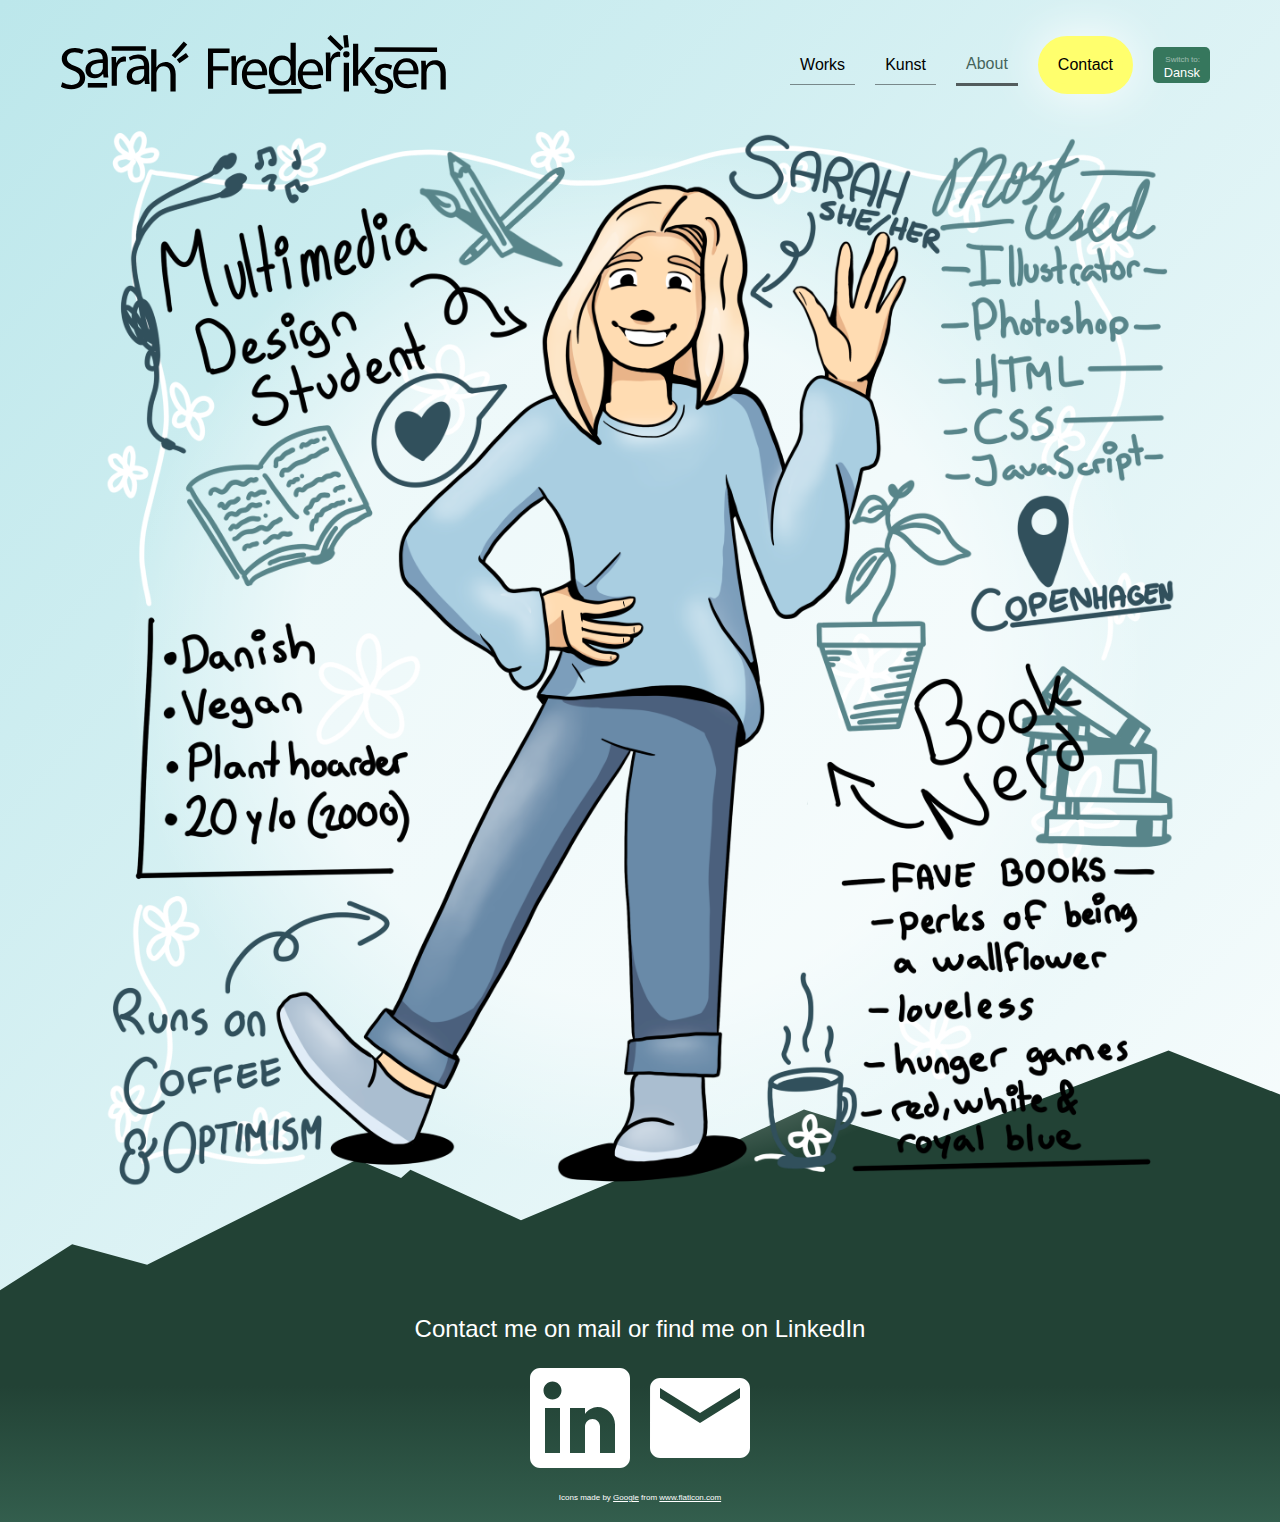
==== commit 05ef2991: "art added w. more" ====
--- a/about/index.html
+++ b/about/index.html
@@ -297,12 +297,30 @@
             <ul>
               <div id="burgermenu">☰</div>
               <div id="burgerhidden" class="hidden">
-                <a href="../projects/?la=en" class="english">Projects</a>
-                <a href="#?la=en" class="chosen english">About</a>
-                <a class="sun english" href="../contact/?la=en">Contact</a>
-                <a href="../projects/?la=da" class="danish">Projekter</a>
-                <a href="#?la=da" class="chosen danish">Om Mig</a>
-                <a class="sun danish" href="../contact/?la=da">Kontakt</a>
+                <a
+                  href="../projects/?la=en"
+                  class="english"
+                  id="projects-nav"
+                ></a>
+                <a href="../art/?la=en" class="english" id="kunst-nav"></a>
+                <a href="#?la=en" class="chosen english" id="about-nav"></a>
+                <a
+                  class="sun english"
+                  href="../contact/?la=en"
+                  id="contact-nav"
+                ></a>
+                <a
+                  href="../projects/?la=da"
+                  class="danish"
+                  id="projekter-nav"
+                ></a>
+                <a href="../art/?la=da" class="danish" id="kunst-nav"></a>
+                <a href="#?la=da" class="chosen danish" id="om-nav"></a>
+                <a
+                  class="sun danish"
+                  href="../contact/?la=da"
+                  id="kontakt-nav"
+                ></a>
                 <a id="change-language" data-language="english">Dansk</a>
               </div>
             </ul>
--- a/assets/css/style.css
+++ b/assets/css/style.css
@@ -12,7 +12,7 @@
   --darkgreen: rgb(54 119 93);
   --dark-color: rgb(34, 66, 53);
   font-family: Arial, Helvetica, sans-serif;
-  --sky-blue: rgb(141, 222, 224);
+  --sky-blue: #ddf2f3;
   --dark-gray: rgb(49, 49, 49);
 }
 
@@ -47,13 +47,14 @@
 }
 /* HEADER AND NAVIGATION */
 header {
-  background-color: var(--sky-blue);
-  box-shadow: 0 2px 10px #6c6b6b45;
+  box-shadow: 0 2px 10px #5a5a5a3b;
+  background-color: white;
 }
 
 header .chosen {
-  border-radius: 10px;
-  background-color: rgba(255, 255, 255, 0.795);
+  opacity: 0.8;
+  text-decoration: underline;
+  color: var(--dark-color);
 }
 #burgermenu {
   font-size: 2rem;
@@ -69,16 +70,17 @@
   display: flex;
   align-content: center;
   transition: opacity 1s, transform 2s;
-  padding: 5px;
   flex-grow: 1;
-  flex-basis: 40%;
+  padding-bottom: 5px;
+  flex-basis: 60%;
+  height: 100%;
 }
 #logo a {
   width: 100%;
 }
 nav {
   display: flex;
-  padding: 20px 10px;
+  padding: 15px 10px 10px 10px;
   flex-direction: row;
   justify-content: space-between;
   text-decoration: none;
@@ -89,19 +91,23 @@
   align-content: flex-end;
   text-align: end;
   padding: 0 10px;
+  justify-content: center;
+  display: flex;
+  align-items: flex-end;
+  flex-direction: column;
 }
 
 nav ul a {
   padding: 10px;
   text-decoration: none;
   color: black;
-  font-family: "Alegreya", serif;
-  font-weight: bold;
-  border-bottom: 1px solid rgba(0, 0, 0, 0.281);
+  /* font-family: "Alegreya", serif; */
+  font-weight: lighter;
+  border-bottom: 1px solid rgba(0, 0, 0, 0.432);
 }
 #logo:hover line {
   transition: transform 2s;
-  transform: scale(1.02);
+  transform: scale(1.001);
   transform-origin: center;
 }
 nav ul a:last-child {
@@ -114,6 +120,33 @@
   content: "Switch to: ";
   opacity: 0.5;
 }
+
+/* nav content */
+#projects-nav::before {
+  content: "Works";
+}
+#projekter-nav::before {
+  content: "Projekter";
+}
+#art-nav::before {
+  content: "Art";
+}
+#kunst-nav::before {
+  content: "Kunst";
+}
+#about-nav::before {
+  content: "About";
+}
+#om-nav::before {
+  content: "Om Mig";
+}
+#contact-nav::before {
+  content: "Contact";
+}
+#kontakt-nav::before {
+  content: "Kontakt";
+}
+
 /* FOOTER */
 footer {
   background-color: var(--dark-color);
@@ -136,7 +169,7 @@
 }
 #logo:hover {
   opacity: 0.8;
-  transform: scale(1.2);
+  transform: scale(1.02);
 }
 
 footer nav a {
@@ -155,7 +188,7 @@
   fill: white;
 }
 
-@media only screen and (min-width: 700px) {
+@media only screen and (min-width: 845px) {
   /************BUGERMENU BLIVER NORMAL MENU*****/
   header {
     display: flex;
@@ -163,6 +196,7 @@
     justify-content: space-between;
     max-width: 1200px;
     margin: 0 auto;
+    background: none;
     background-color: rgba(255, 255, 255, 0);
     animation: fromleftHeader 1s ease-in-out 1;
     box-shadow: none;
@@ -197,7 +231,7 @@
 
   #logo {
     order: -1;
-    padding: 0 30px;
+    padding: 0;
     align-self: center;
   }
   #logo a {
@@ -207,17 +241,25 @@
   nav ul a {
     background-color: rgba(255, 255, 255, 0);
     margin: 0 10px;
+  }
+  header .chosen {
+    text-decoration: none;
+    border-bottom: 3px solid rgba(0, 0, 0, 0.767);
   }
   nav ul .sun {
     background-color: #ffff6d;
     border-radius: 30px;
     border: 10px solid #ffff6d;
     box-shadow: 0 0 50px white;
+    font-weight: lighter;
     animation: contact-kf 4s ease-in-out infinite;
   }
+  nav ul .sun:hover {
+    transform: translate(0, 0);
+    text-decoration: underline solid 1px;
+  }
   nav ul .sun.chosen {
-    color: white;
-    text-shadow: 1px 2px 2px rgb(0 0 0 / 20%);
+    border: solid rgba(255, 220, 106, 0.63) 2px;
   }
 
   nav ul a:last-child {
@@ -240,7 +282,7 @@
   }
   header nav a:hover {
     opacity: 0.8;
-    transform: scale(1.2);
+    transform: translate(0, -10px);
   }
 
   @keyframes contact-kf {
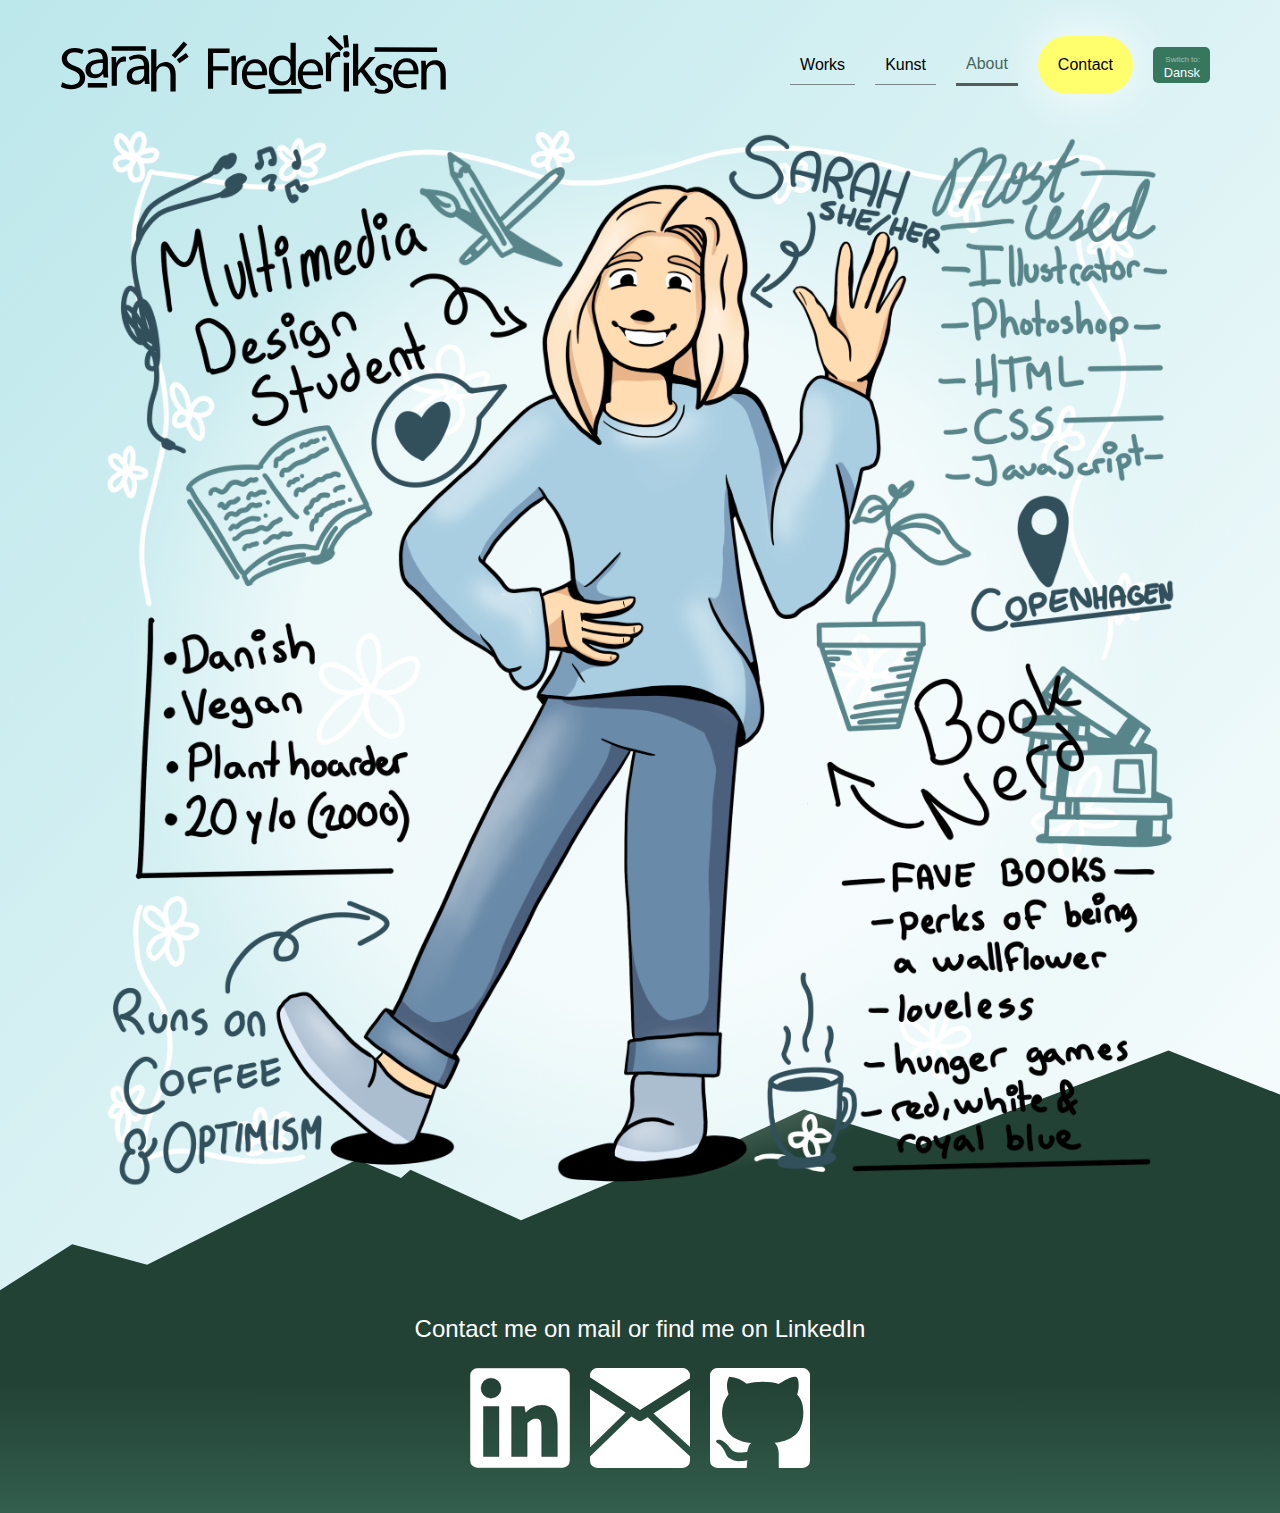
==== commit 782a931e: "new icons for footer" ====
--- a/about/index.html
+++ b/about/index.html
@@ -366,73 +366,61 @@
         <nav class="some">
           <a href="https://www.linkedin.com/in/sarah-frederiksen/">
             <svg
-              version="1.1"
-              id="Capa_1"
+              id="Layer_1"
+              data-name="Layer 1"
               xmlns="http://www.w3.org/2000/svg"
-              xmlns:xlink="http://www.w3.org/1999/xlink"
-              x="0px"
-              y="0px"
-              width="510px"
-              height="510px"
-              viewBox="0 0 510 510"
-              style="enable-background: new 0 0 510 510"
-              xml:space="preserve"
+              viewBox="0 0 300 300"
             >
-              <g>
-                <g id="post-linkedin">
-                  <path
-                    d="M459,0H51C22.95,0,0,22.95,0,51v408c0,28.05,22.95,51,51,51h408c28.05,0,51-22.95,51-51V51C510,22.95,487.05,0,459,0z
-			 M153,433.5H76.5V204H153V433.5z M114.75,160.65c-25.5,0-45.9-20.4-45.9-45.9s20.4-45.9,45.9-45.9s45.9,20.4,45.9,45.9
-			S140.25,160.65,114.75,160.65z M433.5,433.5H357V298.35c0-20.399-17.85-38.25-38.25-38.25s-38.25,17.851-38.25,38.25V433.5H204
-			V204h76.5v30.6c12.75-20.4,40.8-35.7,63.75-35.7c48.45,0,89.25,40.8,89.25,89.25V433.5z"
-                  />
-                </g>
-              </g>
+              <path
+                d="M278.17,0H21.83A21.83,21.83,0,0,0,0,21.83V278.17A21.83,21.83,0,0,0,21.83,300H278.17A21.83,21.83,0,0,0,300,278.17V21.83A21.83,21.83,0,0,0,278.17,0ZM86.85,265.59H40.36v-150H86.85ZM63.1,90.4a30,30,0,1,1,30-30A30,30,0,0,1,63.1,90.4ZM262,265.59H215.17V178.64c0-20.83-5.44-27.17-17.52-27.17-10.56,0-16.9,5.13-26.26,13.58V265.59h-46.5v-150h38l3.32,18.72h1.21c12.38-12.08,27.48-22.34,48-22.34,32.6,0,46.49,23.24,46.49,60.68Z"
+                fill="#141414"
+                stroke="#000"
+                stroke-miterlimit="10"
+              />
             </svg>
           </a>
           <a href="mailto:sarahifrederiksen@gmail.com">
             <svg
-              version="1.1"
-              id="Capa_1"
+              id="Layer_1"
+              data-name="Layer 1"
               xmlns="http://www.w3.org/2000/svg"
-              xmlns:xlink="http://www.w3.org/1999/xlink"
-              x="0px"
-              y="0px"
-              viewBox="0 0 426.667 426.667"
-              style="enable-background: new 0 0 426.667 426.667"
-              xml:space="preserve"
+              viewBox="0 0 300 300"
             >
               <g>
-                <g>
-                  <path
-                    d="M384,42.667H42.667c-23.573,0-42.453,19.093-42.453,42.667L0,341.333C0,364.907,19.093,384,42.667,384H384
-			c23.573,0,42.667-19.093,42.667-42.667v-256C426.667,61.76,407.573,42.667,384,42.667z M384,128L213.333,234.667L42.667,128
-			V85.333L213.333,192L384,85.333V128z"
-                  />
-                </g>
+                <polygon
+                  points="0 63.47 0 237.49 106.93 133.86 0 63.47"
+                  fill="#141414"
+                />
+                <polygon
+                  points="300 237.28 300 66.22 190.28 136.32 300 237.28"
+                  fill="#141414"
+                />
+                <path
+                  d="M158.08,156.89a15,15,0,0,1-16.33-.11l-17.7-11.65L0,265.35v12.82A21.83,21.83,0,0,0,21.83,300H278.17A21.83,21.83,0,0,0,300,278.17V264.46l-127.15-117Z"
+                  fill="#141414"
+                />
+                <path
+                  d="M278.17,0H21.83A21.83,21.83,0,0,0,0,21.83v5.72l150.12,98.82L300,30.61V21.83A21.83,21.83,0,0,0,278.17,0Z"
+                  fill="#141414"
+                />
               </g>
+            </svg> </a
+          ><a href="https://github.com/sara616b">
+            <svg
+              id="Layer_1"
+              data-name="Layer 1"
+              xmlns="http://www.w3.org/2000/svg"
+              viewBox="0 0 300 300"
+            >
+              <path
+                d="M278.17,0H21.83A21.83,21.83,0,0,0,0,21.83V278.17A21.83,21.83,0,0,0,21.83,300h88.23c.44-7.68,1.1-15.43,2.07-23.35-29.29,5.06-38.35,3.12-53.42-5.8-12.46-7.37-7.77-16.28-26.61-38.53C30.32,230.2,24,227,22,225.1s-5.06-4.78-3.49-7,9.8-5.85,20,.61c21.78,13.8,17.94,23.91,35.72,32.69,10.26,5.06,37.5,0,37.52-.2a63,63,0,0,1,3.07-12.25c2.38-6.89,3.3-9.34,9-13.82-21.54-1.31-44.34-8.31-60.49-22.44C45.12,186.76,31,150.8,38,116.68c2.74-13.34,7.75-23.79,17.69-37.8-5.4-17.23-7.77-33.63,1.87-52.42,20,1,37.49,8,52.45,21.15,26.67-9.43,73.16-8.49,96.75.17.36.13,40.56-27.9,53.07-20.16,8.28,5.12,7.77,38.21,1.46,51.67-.15.33,8.92,8,13.59,21.81,8.19,24.1,6.61,56.14-4.43,79.52-8.54,18.09-27.2,38.26-77.21,43.79,10.93,8.07,13.35,25.58,13.07,37.06-.32,12.89,0,25.74.07,38.53h71.81A21.83,21.83,0,0,0,300,278.17V21.83A21.83,21.83,0,0,0,278.17,0Z"
+                fill="#141414"
+              />
             </svg>
           </a>
         </nav>
-        <div style="font-size: 0.5rem; color: white">
-          Icons made by
-          <a
-            style="color: white"
-            href="https://www.flaticon.com/authors/google"
-            title="Google"
-            >Google</a
-          >
-          from
-          <a
-            style="color: white"
-            href="https://www.flaticon.com/"
-            title="Flaticon"
-            >www.flaticon.com</a
-          >
-        </div>
       </div>
     </footer>
-
     <script src="../assets/scripts/language.js"></script>
     <script src="../assets/scripts/menu.js"></script>
   </body>
--- a/assets/css/style.css
+++ b/assets/css/style.css
@@ -182,7 +182,9 @@
   transform: translate(0px, -10px);
 }
 /* SOME */
-.some a svg {
+.some a svg,
+.some a svg path,
+.some a svg polygon {
   width: 100px;
   height: 100px;
   fill: white;
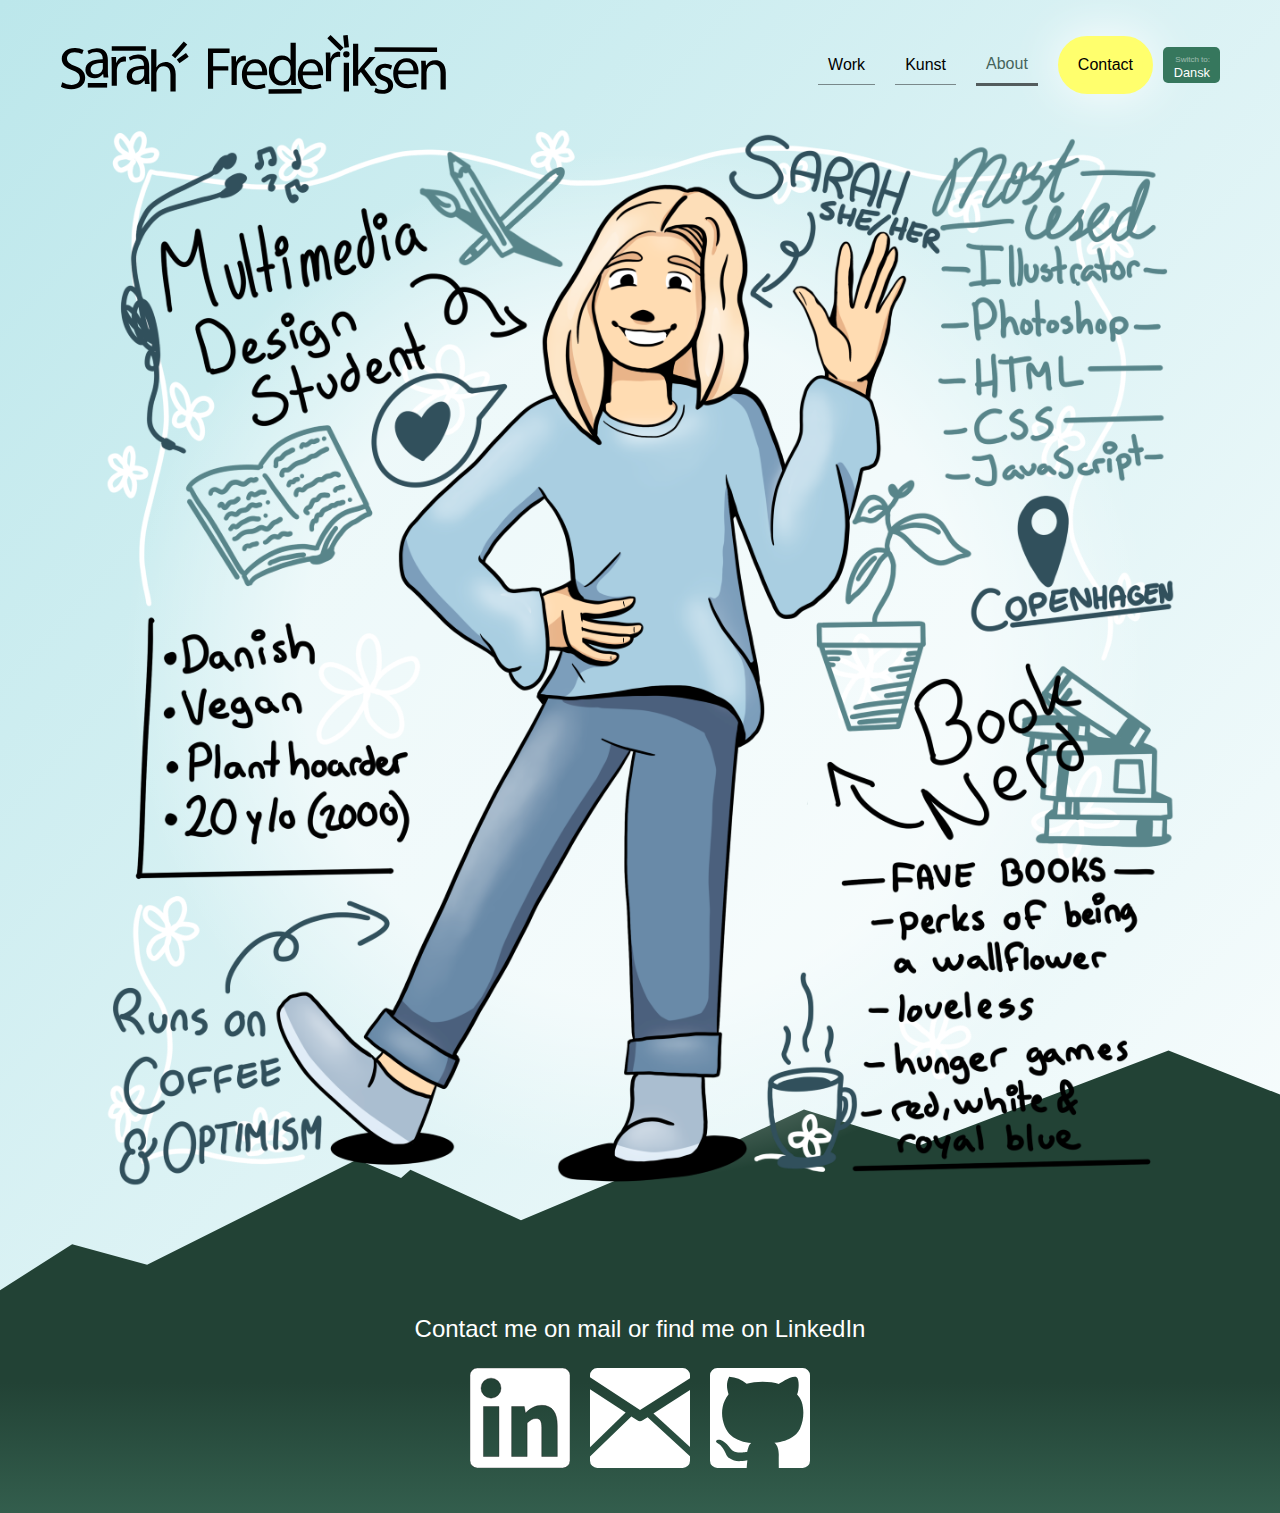
==== commit 4bea5c15: "small changes" ====
--- a/about/index.html
+++ b/about/index.html
@@ -14,8 +14,14 @@
     />
     <meta name="author" content="Sarah Isabella Frederiksen" />
 
-    <title>About - Sarah Frederiksen</title>
+    <title>About | Multimedia designer and artist | Sarah Frederiksen</title>
     <link rel="preconnect" href="https://fonts.gstatic.com" />
+    <link
+      rel="icon"
+      href="../assets/images/favicon.svg"
+      sizes="any"
+      type="image/svg+xml"
+    />
     <link
       href="https://fonts.googleapis.com/css2?family=Alegreya:ital,wght@0,500;0,700;1,400&display=swap"
       rel="stylesheet"
@@ -321,7 +327,10 @@
                   href="../contact/?la=da"
                   id="kontakt-nav"
                 ></a>
-                <a id="change-language" data-language="english">Dansk</a>
+
+                <button id="change-language" data-language="english">
+                  Dansk
+                </button>
               </div>
             </ul>
           </nav>
--- a/assets/css/style.css
+++ b/assets/css/style.css
@@ -20,7 +20,6 @@
   animation: fadeInAnimation ease 1s;
   animation-iteration-count: 1;
   animation-fill-mode: forwards;
-
   background: rgb(141, 222, 224);
   background: linear-gradient(
     132deg,
@@ -55,6 +54,9 @@
   opacity: 0.8;
   text-decoration: underline;
   color: var(--dark-color);
+}
+header .chosen:hover {
+  transform: translate(0);
 }
 #burgermenu {
   font-size: 2rem;
@@ -97,7 +99,8 @@
   flex-direction: column;
 }
 
-nav ul a {
+nav ul a,
+nav ul button {
   padding: 10px;
   text-decoration: none;
   color: black;
@@ -110,20 +113,21 @@
   transform: scale(1.001);
   transform-origin: center;
 }
-nav ul a:last-child {
+nav ul button {
   color: var(--dark-color);
   font-weight: lighter;
   border: none;
   cursor: pointer;
-}
-nav ul a:last-child::before {
+  text-align: end;
+}
+nav ul button::before {
   content: "Switch to: ";
   opacity: 0.5;
 }
 
 /* nav content */
 #projects-nav::before {
-  content: "Works";
+  content: "Work";
 }
 #projekter-nav::before {
   content: "Projekter";
@@ -264,7 +268,7 @@
     border: solid rgba(255, 220, 106, 0.63) 2px;
   }
 
-  nav ul a:last-child {
+  nav ul button {
     color: white;
     background-color: var(--darkgreen);
     border: none;
@@ -276,13 +280,15 @@
     font-family: Arial, Helvetica, sans-serif;
   }
 
-  nav ul a:last-child::before {
+  nav ul button::before {
     font-size: 0.5rem;
   }
-  header nav a {
+  header nav a,
+  nav ul button {
     transition: opacity 1s, transform 1s;
   }
-  header nav a:hover {
+  header nav a:hover,
+  nav ul button:hover {
     opacity: 0.8;
     transform: translate(0, -10px);
   }
